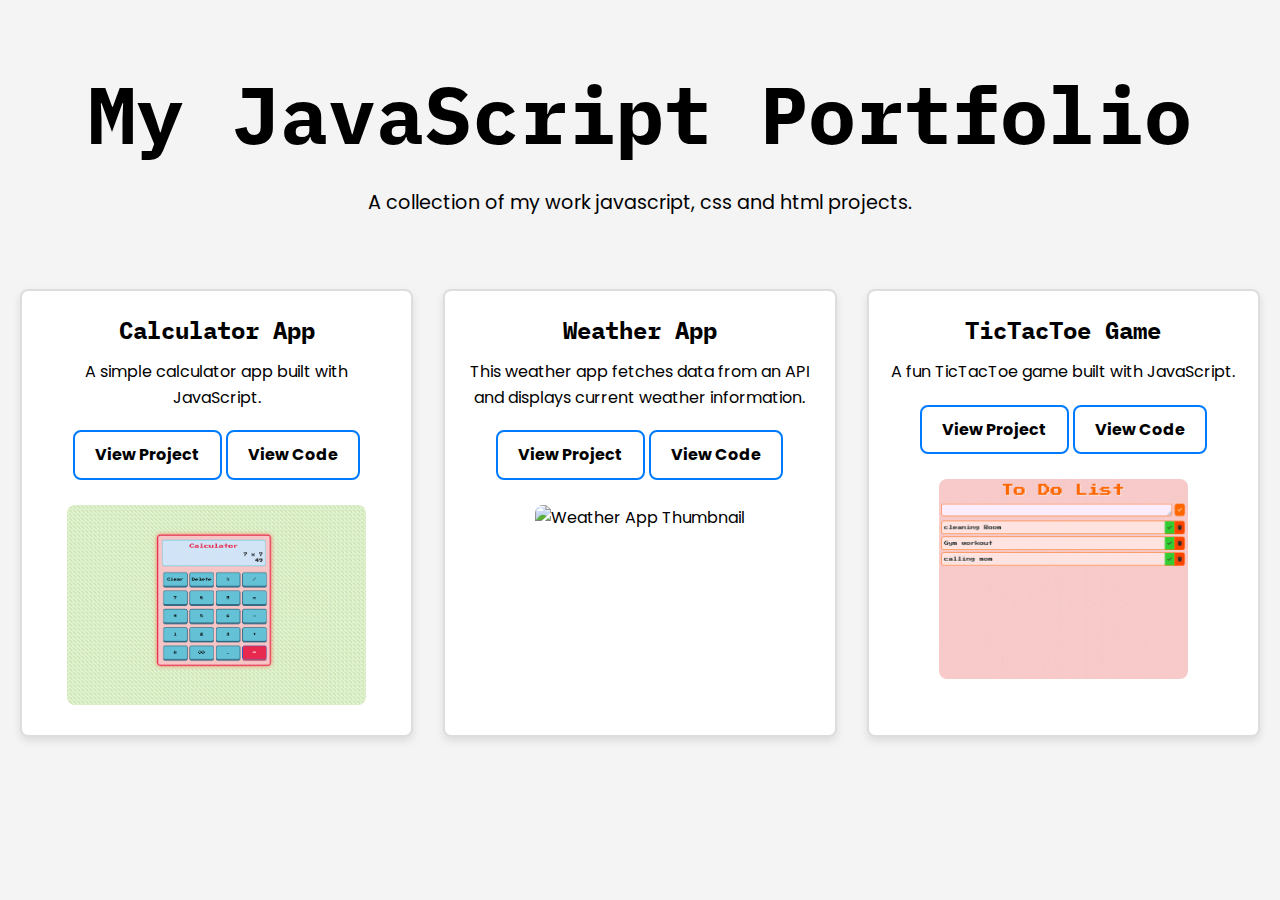
==== Main/index.html @ 8f55f5ec "changes" ====
<!DOCTYPE html>
<html lang="en">
<head>
    <meta charset="UTF-8">
    <meta name="viewport" content="width=device-width, initial-scale=1.0">
    <title>My JavaScript Portfolio</title>
    <link href="https://fonts.googleapis.com/css2?family=Poppins:wght@400;700&family=IBM+Plex+Mono:wght@400;700&display=swap" rel="stylesheet">
    <link rel="stylesheet" href="style.css">
    <!-- Link to FontAwesome for Icons -->
    <link rel="stylesheet" href="https://cdnjs.cloudflare.com/ajax/libs/font-awesome/6.0.0-beta3/css/all.min.css">
</head>
<body>
  <header>
    <h1>My JavaScript Portfolio</h1>
    <p>A collection of my work javascript, css and html projects.</p>
  </header>

  <main>
      <!-- Container to hold all projects -->
      <div class="projects-container">
        <!-- Project 1: Calculator App -->
        <section id="calculator-app" class="grid-item">
          <div class="content">
            <h2>Calculator App</h2>
            <p>A simple calculator app built with JavaScript.</p>
            <a href="projects/calculator/index.html" target="_blank" class="btn">View Project</a>
            <a href="https://github.com/yourusername/calculator" target="_blank" class="btn">View Code</a>
          </div>
          <div class="image">
            <img src="img/Calculator.png" alt="Calculator App Thumbnail">
          </div>
        </section>

        <!-- Project 2: Weather App -->
        <section id="weather-app" class="grid-item">
          <div class="content">
            <h2>Weather App</h2>
            <p>This weather app fetches data from an API and displays current weather information.</p>
            <a href="TheWeatherApp/index.html" target="_blank" class="btn">View Project</a>
            <a href="https://github.com/muhirwawilliam/Javscript-projects-portfolio/tree/main/TheWeatherApp" target="_blank" class="btn">View Code</a>
          </div>
          <div class="image">
            <img src="img/WeerApp.png" alt="Weather App Thumbnail">
          </div>
        </section>

        <!-- Project 3: TicTacToe Game -->
        <section id="tictactoe-app" class="grid-item">
          <div class="content">
            <h2>TicTacToe Game</h2>
            <p>A fun TicTacToe game built with JavaScript.</p>
            <a href="projects/tictactoe/index.html" target="_blank" class="btn">View Project</a>
            <a href="https://github.com/yourusername/tictactoe" target="_blank" class="btn">View Code</a>
          </div>
          <div class="image">
            <img src="img/TodoListApp.png" alt="TicTacToe Game Thumbnail">
          </div>
        </section>
      </div> <!-- End of projects-container -->
  </main>

</body>
</html>
---- Main/style.css ----
/* General reset and font settings */
* {
  margin: 0;
  padding: 0;
  box-sizing: border-box;
}

body {
  font-family: 'Poppins', sans-serif; /* Default font for body */
  line-height: 1.6;
  background: #f4f4f4;
}

/* Header styling */
header {
  text-align: center;
  padding: 50px 20px;
}

header h1 {
  font-family: 'IBM Plex Mono', monospace; /* IBM Plex Mono for headings */
  font-size: 5em;
  font-weight: bold; /* Bold title */
  margin-bottom: 10px;
}

header p {
  font-family: 'Poppins', sans-serif; /* Regular Poppins font for paragraphs */
  font-size: 1.2em;
}

/* Main content styling */
main {
  padding: 20px;
}

.projects-container {
  display: flex;
  justify-content: space-between;
  gap: 20px;
  flex-wrap: wrap;
}

.grid-item {
  background: #fff;
  border: 2px solid #ddd;
  border-radius: 8px;
  padding: 20px;
  width: calc(33.333% - 20px); /* Adjust width to fit 3 items per row with gaps */
  box-shadow: 0 4px 8px rgba(0, 0, 0, 0.1);
  box-sizing: border-box;
  text-align: center;
  margin-bottom: 20px; /* Add space between rows */
  display: flex;
  flex-direction: column;
}

.grid-item .content {
  margin-bottom: 20px;
}

.grid-item .content h2 {
  font-family: 'IBM Plex Mono', monospace; /* IBM Plex Mono for project titles */
  font-size: 1.5em;
  font-weight: bold; /* Bold titles */
  margin-bottom: 10px;
}

.grid-item .content p {
  font-family: 'Poppins', sans-serif; /* Regular Poppins font for project descriptions */
  font-size: 1em;
  margin-bottom: 15px;
}

/* Button Styling */
.btn {
  display: inline-block;
  padding: 10px 20px;
  border: 2px solid #007bff;
  border-radius: 8px;
  color: #007bff;
  text-decoration: none;
  font-family: 'Poppins', sans-serif; /* Use Poppins for button text */
  font-weight: 700;
  text-align: center;
  transition: background-color 0.3s, color 0.3s;
}

.btn:hover {
  background-color: rgba(255, 192, 203, 0.5); /* Light pink with opacity */
  color: #007bff;
}

/* Adjust link color within buttons */
.btn {
  color: inherit;
}

/* Ensure buttons within grid items */
.grid-item .content .btn {
  margin: 5px 0;
}

.grid-item .image {
  display: flex;
  justify-content: center;
  align-items: center;
  height: 200px; /* Set a fixed height for the image container */
  margin-bottom: 10px; /* Space between image and content */
}

.grid-item .image img {
  max-width: 100%;
  max-height: 100%;
  height: 100%; /* Ensure the image fills the container */
  object-fit: cover; /* Maintain aspect ratio and cover the container */
  border-radius: 8px; /* Match image border radius with card */
}

@media screen and (max-width: 768px) {
  .projects-container {
    flex-direction: column; /* Stack items vertically */
    align-items: center;
  }

  .grid-item {
    width: 100%; /* Take full width on smaller screens */
    margin-bottom: 20px; /* Add spacing between items */
  }
}
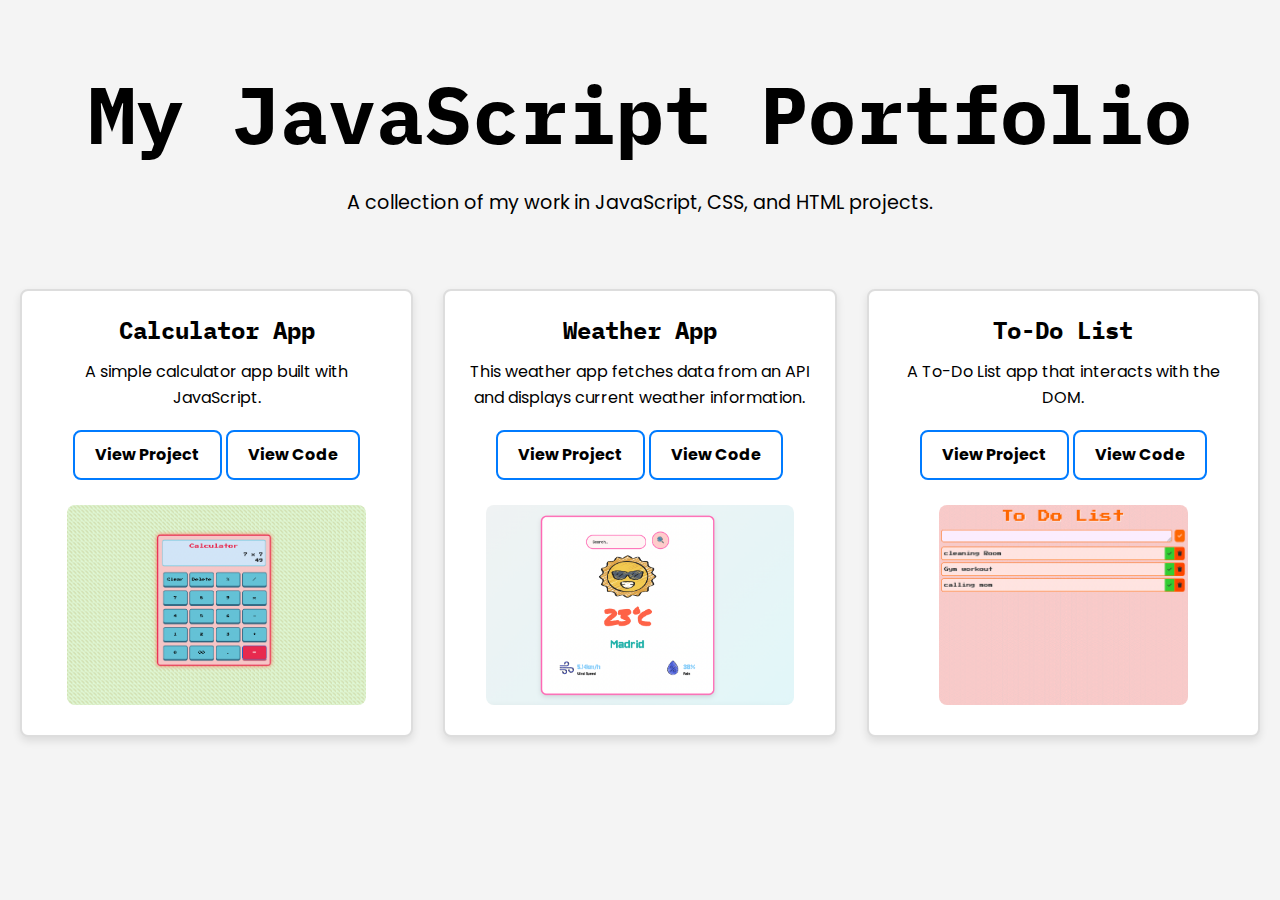
==== commit 892f61d4: "changes" ====
--- a/Main/index.html
+++ b/Main/index.html
@@ -12,7 +12,7 @@
 <body>
   <header>
     <h1>My JavaScript Portfolio</h1>
-    <p>A collection of my work javascript, css and html projects.</p>
+    <p>A collection of my work in JavaScript, CSS, and HTML projects.</p>
   </header>
 
   <main>
@@ -23,8 +23,8 @@
           <div class="content">
             <h2>Calculator App</h2>
             <p>A simple calculator app built with JavaScript.</p>
-            <a href="projects/calculator/index.html" target="_blank" class="btn">View Project</a>
-            <a href="https://github.com/yourusername/calculator" target="_blank" class="btn">View Code</a>
+            <a href="TheCalculatorApp/index.html" class="btn">View Project</a>
+            <a href="https://github.com/muhirwawilliam/Javscript-projects-portfolio" target="_blank" class="btn">View Code</a>
           </div>
           <div class="image">
             <img src="img/Calculator.png" alt="Calculator App Thumbnail">
@@ -36,27 +36,27 @@
           <div class="content">
             <h2>Weather App</h2>
             <p>This weather app fetches data from an API and displays current weather information.</p>
-            <a href="TheWeatherApp/index.html" target="_blank" class="btn">View Project</a>
-            <a href="https://github.com/muhirwawilliam/Javscript-projects-portfolio/tree/main/TheWeatherApp" target="_blank" class="btn">View Code</a>
+            <a href="TheWeatherApp/index.html" class="btn">View Project</a>
+            <a href="https://github.com/muhirwawilliam/Javscript-projects-portfolio" target="_blank" class="btn">View Code</a>
           </div>
           <div class="image">
             <img src="img/WeerApp.png" alt="Weather App Thumbnail">
           </div>
         </section>
 
-        <!-- Project 3: TicTacToe Game -->
-        <section id="tictactoe-app" class="grid-item">
+        <!-- Project 3: To-Do List App -->
+        <section id="todolist-app" class="grid-item">
           <div class="content">
-            <h2>TicTacToe Game</h2>
-            <p>A fun TicTacToe game built with JavaScript.</p>
-            <a href="projects/tictactoe/index.html" target="_blank" class="btn">View Project</a>
-            <a href="https://github.com/yourusername/tictactoe" target="_blank" class="btn">View Code</a>
+            <h2>To-Do List</h2>
+            <p>A To-Do List app that interacts with the DOM.</p>
+            <a href="TodoList/index.html" class="btn">View Project</a>
+            <a href="https://github.com/muhirwawilliam/Javscript-projects-portfolio" target="_blank" class="btn">View Code</a>
           </div>
           <div class="image">
-            <img src="img/TodoListApp.png" alt="TicTacToe Game Thumbnail">
+            <img src="img/TodoListApp.png" alt="To-Do List App Thumbnail">
           </div>
         </section>
-      </div> <!-- End of projects-container -->
+      </div>
   </main>
 
 </body>
